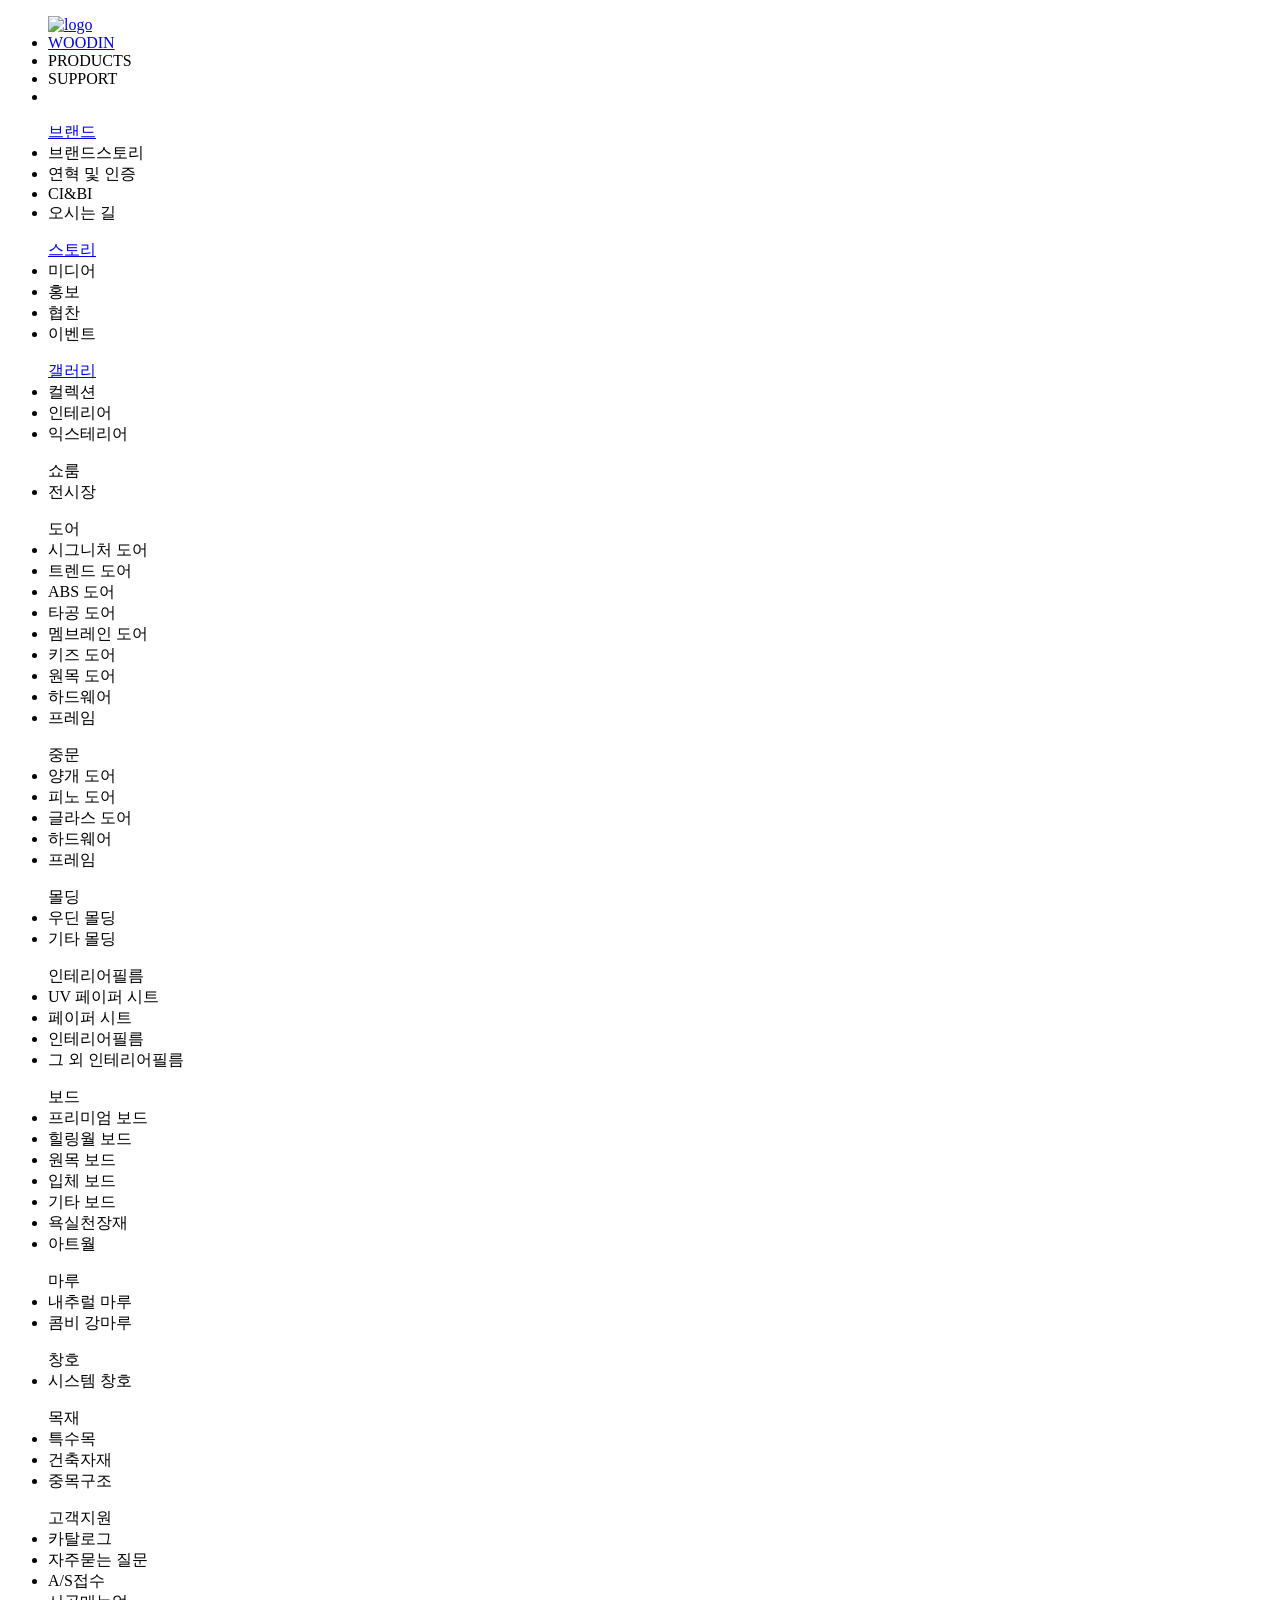
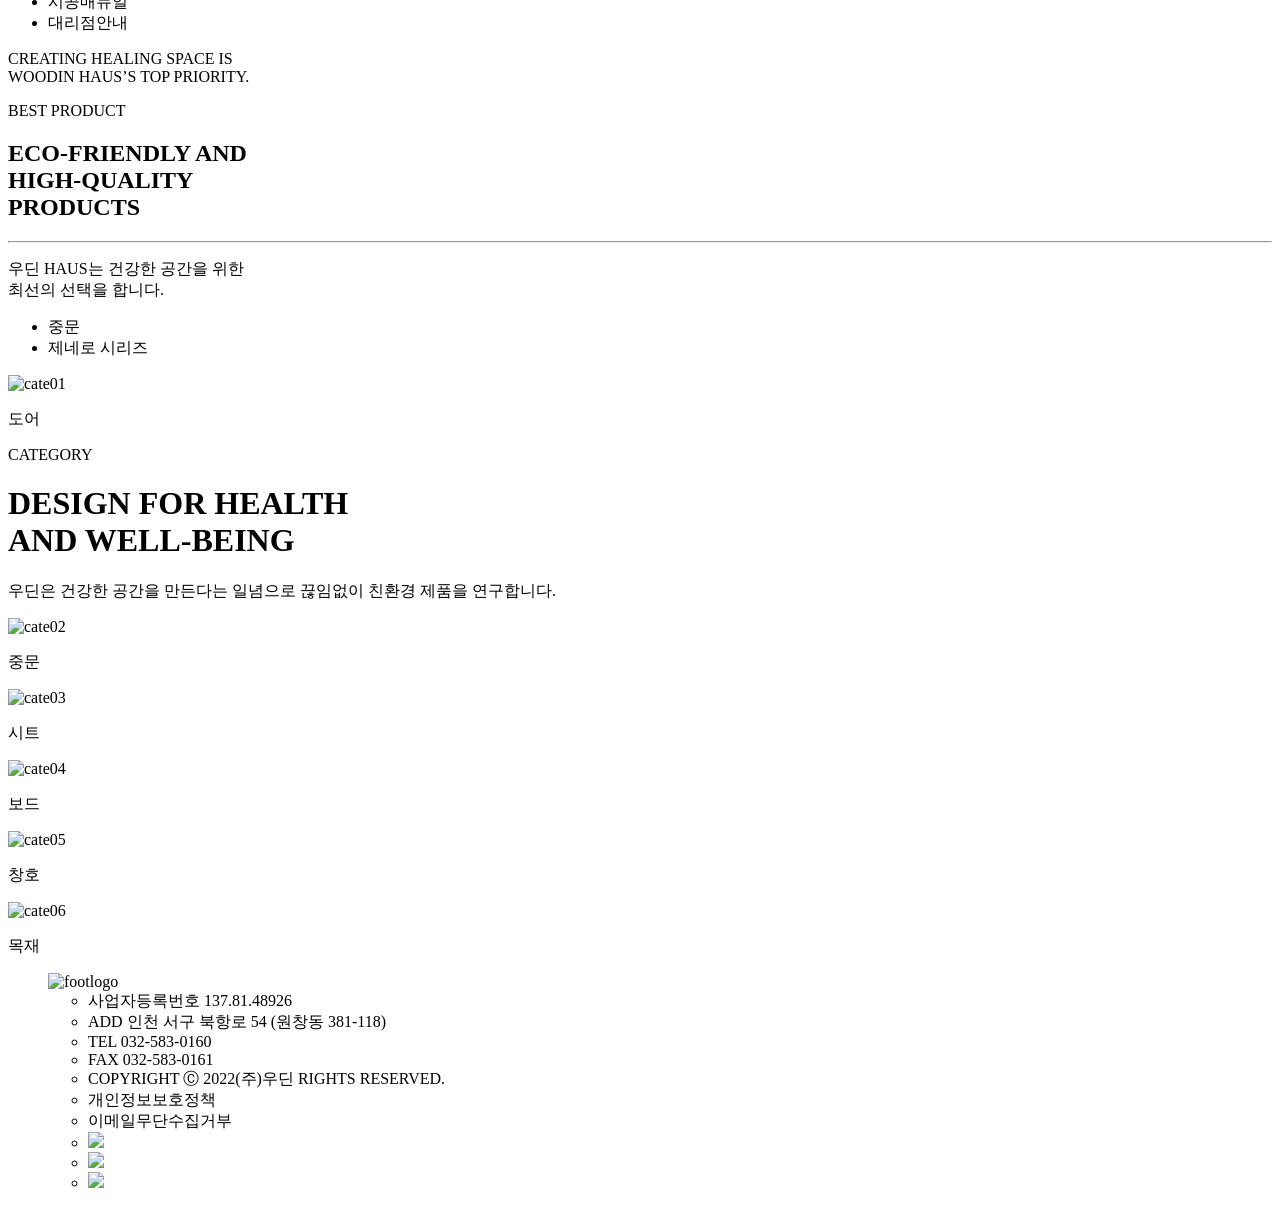
==== index.html @ 8b0f00f4 "Add files via upload" ====
<!DOCTYPE html>
<html lang="en">
<head>
    <meta charset="UTF-8">
    <meta name="viewport" content="width=device-width, initial-scale=1.0">
    <title>Document</title>
    <link rel="stylesheet" href="./css/reset.css"/>
    <link rel="stylesheet" href="./css/common.css"/>
    <link rel="stylesheet" href="./css/index.css"/>
    <link rel="preconnect" href="https://fonts.googleapis.com">
    <link rel="preconnect" href="https://fonts.gstatic.com" crossorigin>
    <link href="https://fonts.googleapis.com/css2?family=Arimo:ital,wght@0,400..700;1,400..700&family=East+Sea+Dokdo&family=Elms+Sans:ital,wght@0,100..900;1,100..900&family=Gasoek+One&family=Gugi&family=Lexend:wght@100..900&family=Nanum+Brush+Script&family=Noto+Sans+KR:wght@100..900&family=Yeon+Sung&display=swap" rel="stylesheet">
</head>
<body>
    <header>
        <nav>
            <ul class="gnb">
                <div class="logo"><a href="./index.html"><img src="./img/logo.png" alt="logo"/></a></div>
                <li id="woodin">
                    <a href="./brand.html">WOODIN</a>
                </li>
                <li id="products">
                    <a>PRODUCTS</a>
                </li>
                <li id="support">
                    <a>SUPPORT</a>
                </li>
                <li>
                </li>
            </ul>
        </nav>
    </header>
    <div class="snbBox woodin">
        <ul class="snb brand">
            <a href="./brand.html">브랜드</a>
            <li><a>브랜드스토리</a></li>
            <li><a>연혁 및 인증</a></li>
            <li><a>CI&BI</a></li>
            <li><a>오시는 길</a></li>
        </ul>
        <ul class="snb">
            <a href="./story.html">스토리</a>
            <li><a>미디어</a></li>
            <li><a>홍보</a></li>
            <li><a>협찬</a></li>
            <li><a>이벤트</a></li>
        </ul>
        <ul class="snb">
            <a href="./gallery.html">갤러리</a>
            <li><a>컬렉션</a></li>
            <li><a>인테리어</a></li>
            <li><a>익스테리어</a></li>
        </ul>
        <ul class="snb">
            <a>쇼룸</a>
            <li><a>전시장</a></li>
        </ul>
    </div>
    <div class="snbBox products">
        <ul class="snb door">
            <a>도어</a>
            <li><a>시그니처 도어</a></li>
            <li><a>트렌드 도어</a></li>
            <li><a>ABS 도어</a></li>
            <li><a>타공 도어</a></li>
            <li><a>멤브레인 도어</a></li>
            <li><a>키즈 도어</a></li>
            <li><a>원목 도어</a></li>
            <li><a>하드웨어</a></li>
            <li><a>프레임</a></li>
        </ul>
        <ul class="snb">
            <a>중문</a>
            <li><a>양개 도어</a></li>
            <li><a>피노 도어</a></li>
            <li><a>글라스 도어</a></li>
            <li><a>하드웨어</a></li>
            <li><a>프레임</a></li>
        </ul>
        <ul class="snb">
            <a>몰딩</a>
            <li><a>우딘 몰딩</a></li>
            <li><a>기타 몰딩</a></li>
        </ul>
        <ul class="snb">
            <a>인테리어필름</a>
            <li><a>UV 페이퍼 시트</a></li>
            <li><a>페이퍼 시트</a></li>
            <li><a>인테리어필름</a></li>
            <li><a>그 외 인테리어필름</a></li>
        </ul>
        <ul class="snb">
            <a>보드</a>
            <li><a>프리미엄 보드</a></li>
            <li><a>힐링월 보드</a></li>
            <li><a>원목 보드</a></li>
            <li><a>입체 보드</a></li>
            <li><a>기타 보드</a></li>
            <li><a>욕실천장재</a></li>
            <li><a>아트월</a></li>
        </ul>
        <ul class="snb">
            <a>마루</a>
            <li><a>내추럴 마루</a></li>
            <li><a>콤비 강마루</a></li>
        </ul>
        <ul class="snb">
            <a>창호</a>
            <li><a>시스템 창호</a></li>
        </ul>
        <ul class="snb">
            <a>목재</a>
            <li><a>특수목</a></li>
            <li><a>건축자재</a></li>
            <li><a>중목구조</a></li>
        </ul>
    </div>
    <div class="snbBox support">
        <ul class="snb sup">
            <a>고객지원</a>
            <li><a>카탈로그</a></li>
            <li><a>자주묻는 질문</a></li>
            <li><a>A/S접수</a></li>
            <li><a>시공매뉴얼</a></li>
            <li><a>대리점안내</a></li>
        </ul>
    </div>
    <div class="home">
        <div class="homeimg">
            <p>CREATING HEALING SPACE IS<br>
            WOODIN HAUS’S TOP PRIORITY.</p>
        </div>
    </div>
    <div class="home2">
        <div class="home2text">
            <p>BEST PRODUCT</p>
            <h2>ECO-FRIENDLY AND<br>
                HIGH-QUALITY<br>
                PRODUCTS
            </h2>
            <hr>
            <p>우딘 HAUS는 건강한 공간을 위한<br>
                최선의 선택을 합니다.</p>
        </div>
        <div class="home2img">
            <div>
                <ul>
                    <li>중문</li>
                    <li>제네로 시리즈</li>
                </ul>
            </div>
        </div>
    </div>
    <div class="circle"></div>
    <div class="home3">
        <div class="home3box">
            <div class="home3text">
                <div>
                    <img src="/img/cate01.png" alt="cate01"/>
                    <p>도어</p>
                </div>
                <div>
                    <p>CATEGORY</p>
                    <h1>DESIGN FOR HEALTH<br>
                        AND WELL-BEING</h1>
                    <p>우딘은 건강한 공간을 만든다는 일념으로 끊임없이 친환경 제품을 연구합니다.</p>
                </div>
                <div>
                    <img src="/img/cate02.png" alt="cate02"/>
                    <p>중문</p>
                </div>
            </div>
            <div class="home3img">
                <div>
                    <img src="/img/cate03.png" alt="cate03"/>
                    <p>시트</p>
                </div>
                <div>
                    <img src="/img/cate04.png" alt="cate04"/>
                    <p>보드</p>
                </div>
                <div>
                    <img src="/img/cate05.png" alt="cate05"/>
                    <p>창호</p>
                </div>
                <div>
                    <img src="/img/cate06.png" alt="cate06"/>
                    <p>목재</p>
                </div>
            </div>
        </div>
    </div>
    <footer>
        <nav>
            <ul>
                <div class="footerlogo"><img src="./img/foot_logo.png" alt="footlogo"/></div>
                <div class="footertext">
                    <ul>
                        <li>사업자등록번호 137.81.48926</li>
                        <li>ADD 인천 서구 북항로 54 (원창동 381-118)</li>
                    </ul>
                    <ul>
                        <li>TEL 032-583-0160</li>
                        <li>FAX 032-583-0161</li>
                    </ul>
                    <ul>
                        <li>COPYRIGHT Ⓒ 2022(주)우딘 RIGHTS RESERVED.</li>
                    </ul>
                </div>
                <div class="footertext2">
                    <ul>
                        <li>개인정보보호정책</li>
                        <li>이메일무단수집거부</li>
                    </ul>
                    <ul>
                        <li>
                            <img src="./img/foot_sns1.png"/>
                        </li>
                        <li>
                            <img src="./img/foot_sns2.png"/>
                        </li>
                        <li>
                            <img src="./img/foot_sns3.png"/>
                        </li>
                    </ul>
                </div>
            </ul>
        </nav>
    </footer>
    <script src="./js/common.js"></script>
</body>
</html>
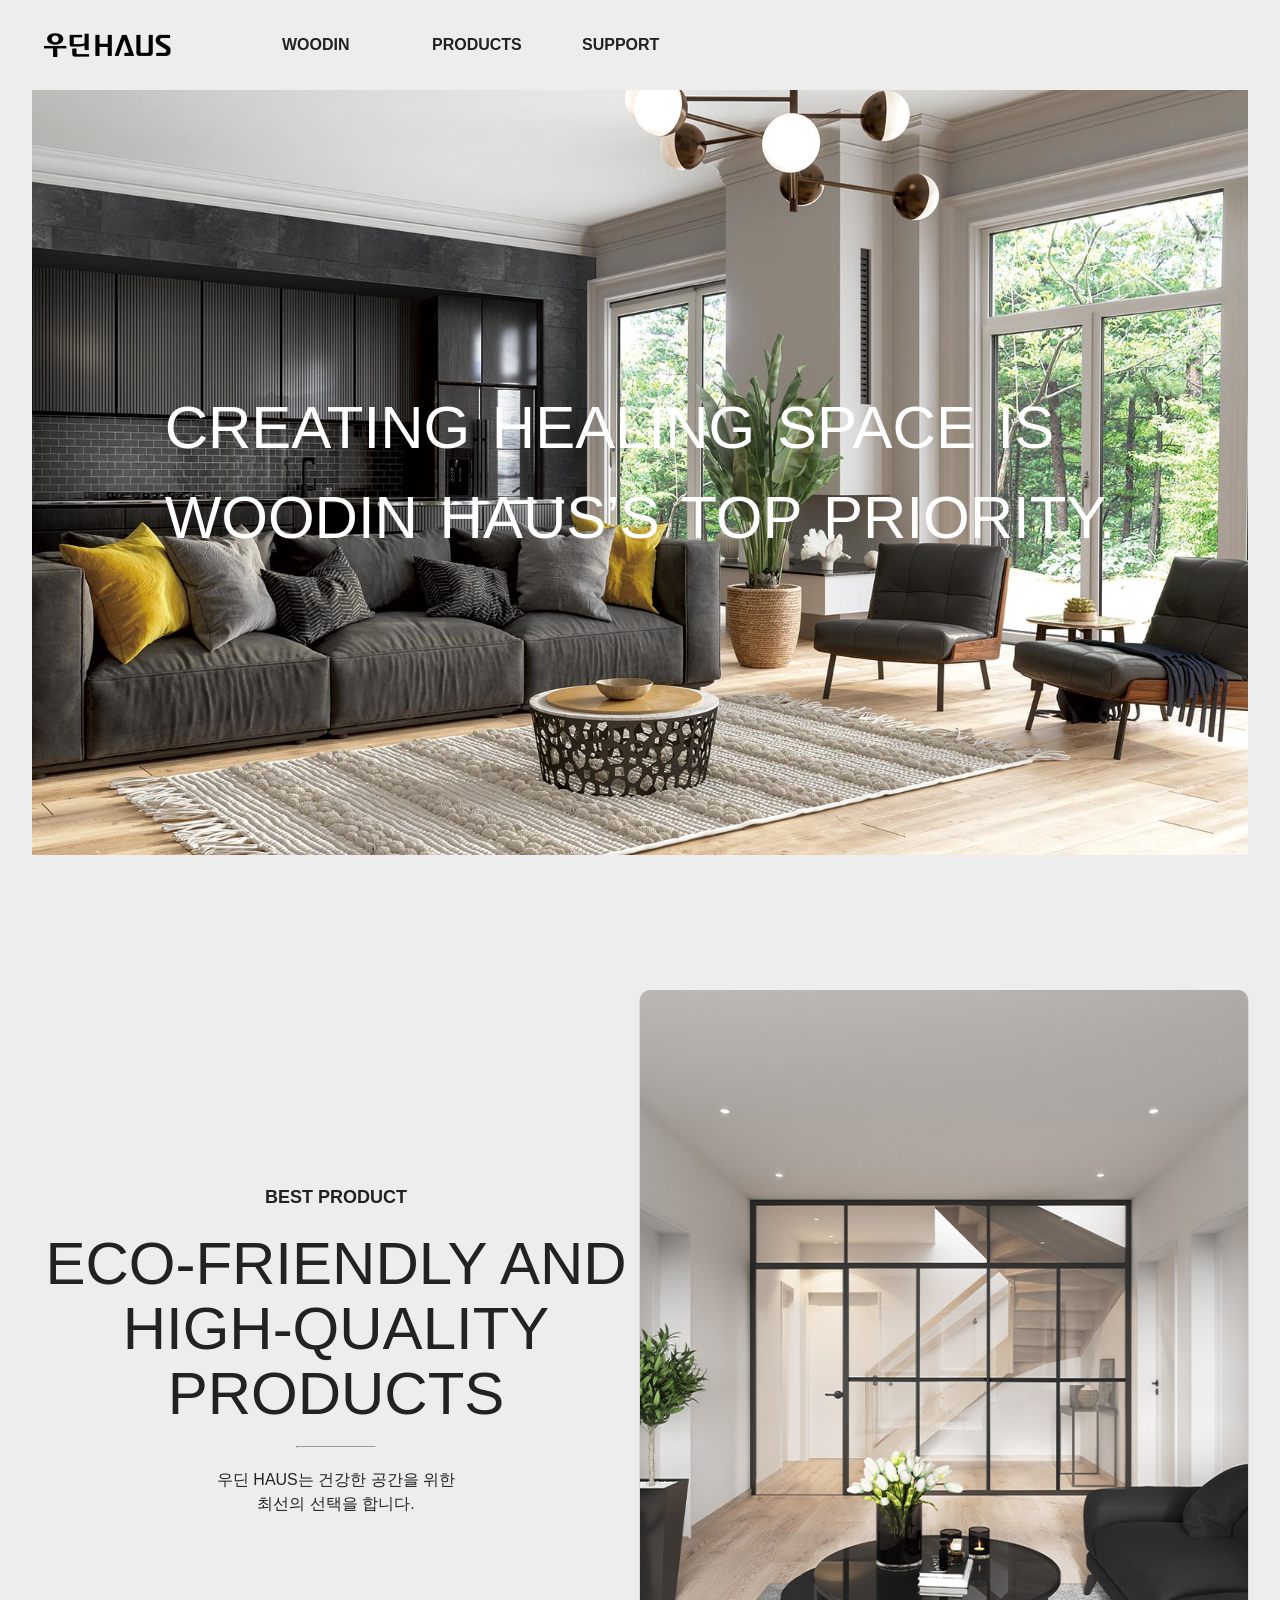
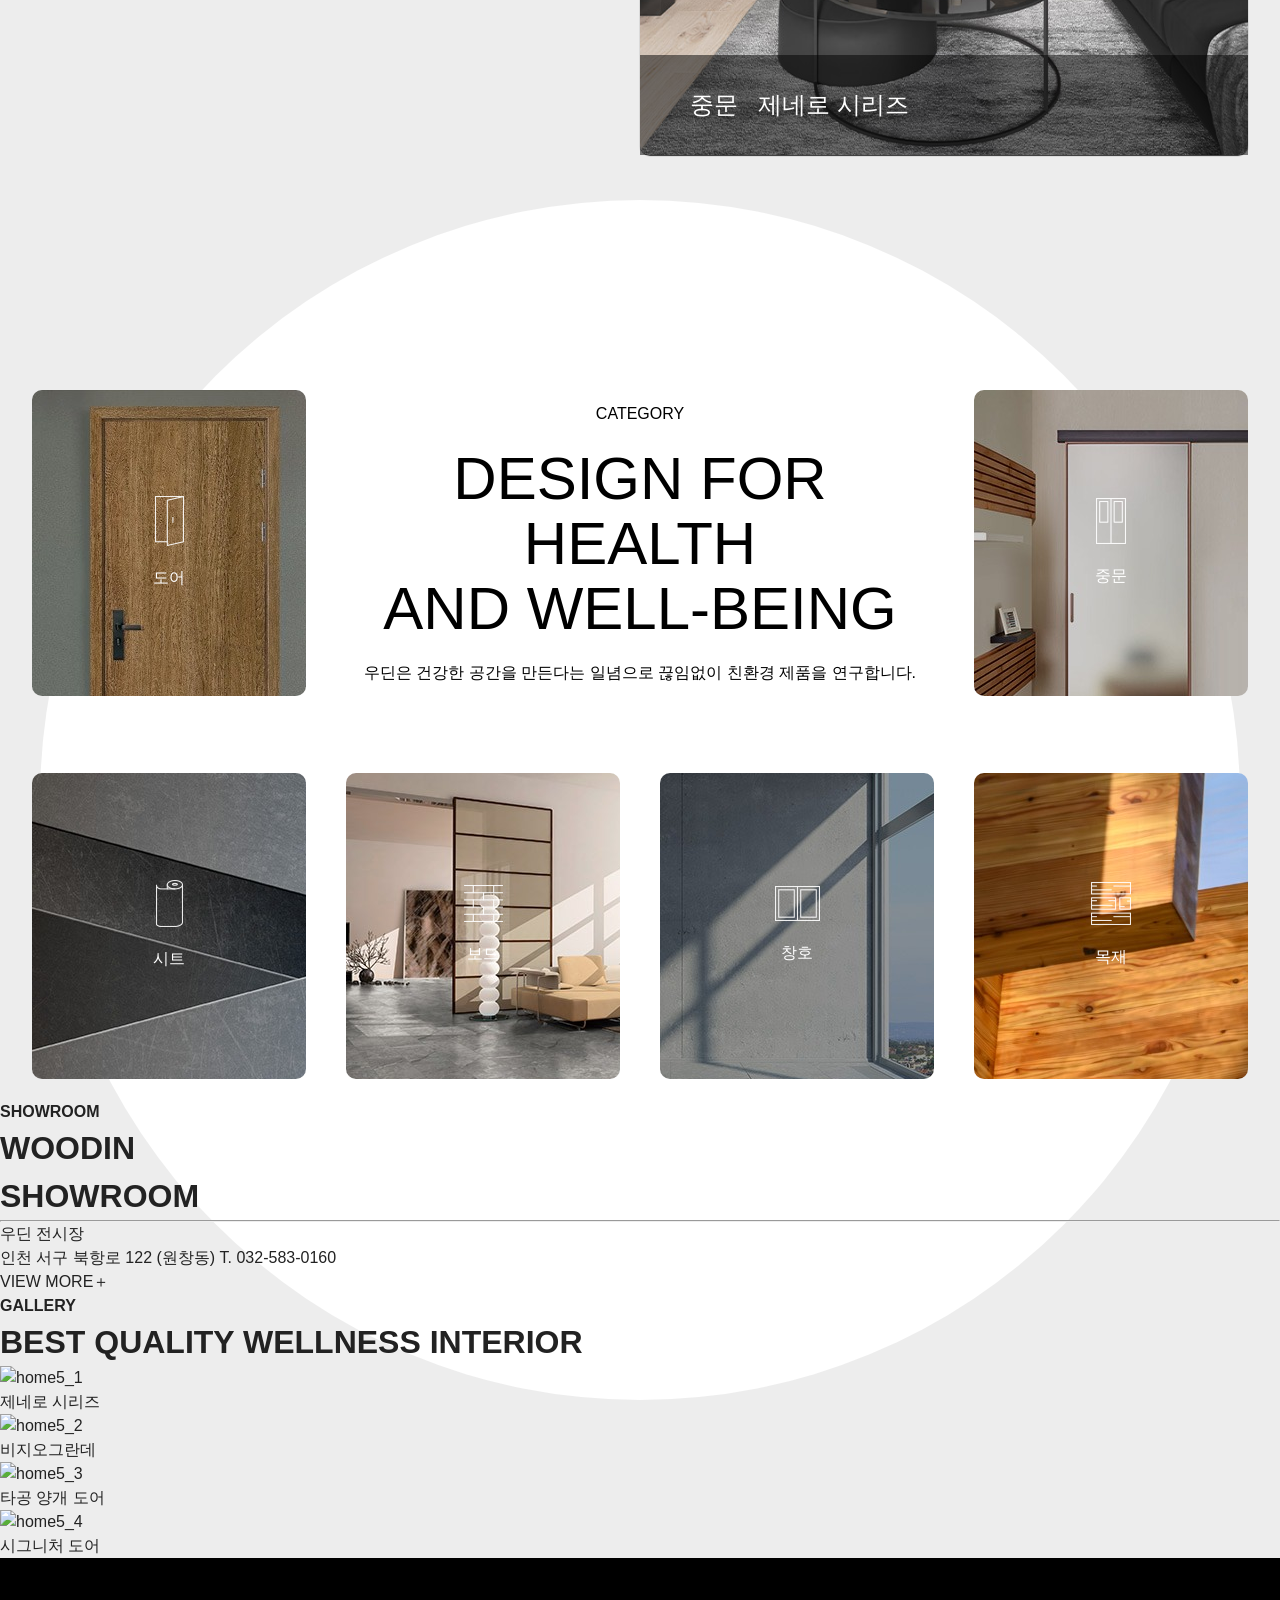
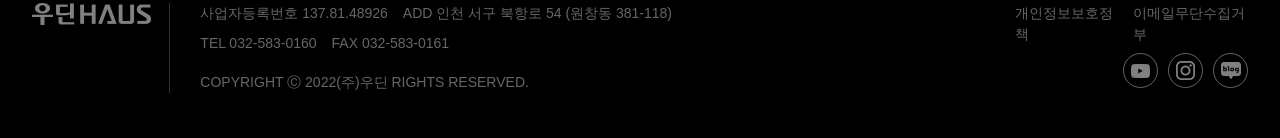
==== commit 753b2fbd: "Add files via upload" ====
--- a/index.html
+++ b/index.html
@@ -155,7 +155,7 @@
     <div class="home3">
         <div class="home3box">
             <div class="home3text">
-                <div>
+                <div style="background-image: url(./img/cateimg01.jpg);">
                     <img src="/img/cate01.png" alt="cate01"/>
                     <p>도어</p>
                 </div>
@@ -165,31 +165,69 @@
                         AND WELL-BEING</h1>
                     <p>우딘은 건강한 공간을 만든다는 일념으로 끊임없이 친환경 제품을 연구합니다.</p>
                 </div>
-                <div>
+                <div style="background-image: url(./img/cateimg02.jpg);">
                     <img src="/img/cate02.png" alt="cate02"/>
                     <p>중문</p>
                 </div>
             </div>
             <div class="home3img">
-                <div>
+                <div style="background-image: url(./img/cateimg03.jpg);">
                     <img src="/img/cate03.png" alt="cate03"/>
                     <p>시트</p>
                 </div>
-                <div>
+                <div style="background-image: url(./img/cateimg04.jpg);">
                     <img src="/img/cate04.png" alt="cate04"/>
                     <p>보드</p>
                 </div>
-                <div>
+                <div style="background-image: url(./img/cateimg05.jpg);">
                     <img src="/img/cate05.png" alt="cate05"/>
                     <p>창호</p>
                 </div>
-                <div>
+                <div style="background-image: url(./img/cateimg06.jpg);">
                     <img src="/img/cate06.png" alt="cate06"/>
                     <p>목재</p>
                 </div>
             </div>
         </div>
     </div>
+    <div class="home4">
+        <div class="home4box">
+            <h4>SHOWROOM</h4>
+            <h1>WOODIN<br>
+                SHOWROOM
+            </h1>
+            <hr>
+            <p>우딘 전시장<br>
+                인천 서구 북항로 122 (원창동) T. 032-583-0160</p>
+            <p>VIEW MORE＋</p>
+        </div>
+        <div class="home4box2"></div>
+    </div>
+    <div class="home5">
+        <div class="home5box">
+            <h4>GALLERY</h4>
+            <h1>BEST QUALITY WELLNESS INTERIOR</h1>
+            <div class="home5gal">
+                <div class="home5img">
+                    <img src="./img/home5img1.jpg" alt="home5_1"/>
+                    <p>제네로 시리즈</p>
+                </div>
+                <div class="home5img">
+                    <img src="./img/home5img2.jpg" alt="home5_2"/>
+                    <p>비지오그란데</p>
+                </div>
+                <div class="home5img">
+                    <img src="./img/home5img3.jpg" alt="home5_3"/>
+                    <p>타공 양개 도어</p>
+                </div>
+                <div class="home5img">
+                    <img src="./img/home5img4.jpg" alt="home5_4"/>
+                    <p>시그니처 도어</p>
+                </div>
+            </div>
+        </div>
+    </div>
+    <div class="cur"></div>
     <footer>
         <nav>
             <ul>
@@ -228,5 +266,6 @@
         </nav>
     </footer>
     <script src="./js/common.js"></script>
+    <script src="./js/index.js"></script>
 </body>
 </html>
--- a/css/common.css
+++ b/css/common.css
@@ -0,0 +1,162 @@
+body{
+    background-color: #ededed;
+}
+header{
+    width: 100%;
+    height: 90px;
+    background-color: none;
+    z-index: 10;
+    position: fixed;
+    transition: all 0.4s;
+    transition-delay: 0.1s;
+}
+nav{
+    width: 95%;
+    height: 100%;
+    display: flex;
+    justify-content: center;
+    align-items: center;
+    margin: 0 auto;
+}
+a{
+    cursor: pointer;
+}
+.gnb{
+    display: flex;
+    width: 100%;
+    height: 90px;
+    text-align: left;
+    line-height: 90px;
+}
+.logo{
+    width: 150px;
+    height: 100%;
+    display: flex;
+    justify-content: center;
+    align-items: center;
+    margin-right: 100px;
+}
+.gnb > li{
+    width: 150px;
+    height: 90px;
+}
+.gnb > li:hover{
+    color: green;
+}
+.gnb > li > a{
+    font-weight: 600;
+}
+.snbBox{
+    width: 95%;
+    height: 500px;
+    background-color: #ededed;
+    display: none;
+    justify-content: left;
+    align-items: baseline;
+    margin-top: 90px;
+    font-size: 18px;
+    box-shadow: 2px 2px 5px rgba(0,0,0,0.1);
+    z-index: 9;
+    position: fixed;
+    left: 50%;
+    transform: translateX(-50%);
+}
+.snbBox.woodin.on{
+    display: flex;
+}
+.snbBox.products.on{
+    display: flex;
+}
+.snbBox.support.on{
+    display: flex;
+}
+.snb{
+    width: 150px;
+    height: 100%;
+    padding-top: 20px;
+}
+.snb > li{
+    margin: 20px 0;
+}
+.snb > a{
+    font-weight: bold;
+}
+.brand{
+    margin-left: 250px;
+}
+.door{
+    margin-left: 100px;
+}
+.sup{
+    margin-left: 550px;
+}
+div > ul > li > a{
+    cursor: pointer;
+}
+div > ul > li > a:hover{
+    border-bottom: 1px solid black;
+}
+footer{
+    width: 100%;
+    height: 180px;
+    background-color: black;
+    color: #666;
+    display: flex;
+    justify-content: center;
+    align-items: center;
+}
+footer > nav{
+    width: 95%;
+    height: 50%;
+    margin: 0 auto;
+}
+footer > nav > ul{
+    width: 100%;
+    height: 100%;
+    display: flex;
+    gap: 30px;
+}
+.footerlogo{
+    align-self: baseline;
+    width: 150px;
+    height: 100%;
+    border-right: 1px solid #333;
+}
+.footertext{
+    width: 70%;
+    height: 100%;
+    font-size: 14px;
+    gap: 20px;
+}
+.footertext ul{
+    display: flex;
+    height: calc(100%/3);
+    gap: 15px;
+}
+.footertext ul:nth-child(3){
+    align-items: flex-end;
+}
+.footertext2{
+    font-size: 14px;
+}
+.footertext2 ul{
+    display: flex;
+    gap: 15px;
+    height: 50%;
+}
+.footertext2 ul:nth-child(2){
+    display: flex;
+    justify-content: right;
+    align-items: center;
+    gap: 10px;
+}
+.footertext2 ul:nth-child(2) li{
+    width: 35px;
+    height: 35px;
+    border: 1px solid #666;
+    border-radius: 50%;
+    display: flex;
+    justify-content: center;
+    align-items: center;
+    cursor: pointer;
+}
--- a/css/index.css
+++ b/css/index.css
@@ -0,0 +1,174 @@
+.home{
+    width: 100%;
+    height: 100vh;
+    display: flex;
+    justify-content: center;
+    align-items: baseline;
+    color: white;
+    background-color: #ededed;
+}
+.homeimg{
+    display: flex;
+    justify-content: center;
+    align-items: center;
+    width: 95%;
+    height: 85%;
+    background-image: url(./img/bg1.jpg);
+    background-position: center;
+    background-repeat: no-repeat;
+    background-size: cover;
+    margin-top: 90px;
+}
+.homeimg p{
+    position: absolute;
+    font-size: 60px;
+    font-weight: lighter;
+    font-family: "Elms Sans", sans-serif;
+    font-optical-sizing: auto;
+    font-weight: thin 100;
+    font-style: normal;
+    word-spacing: 5px;
+}
+.home2{
+    width: 95%;
+    height: 100vh;
+    display: flex;
+    justify-content: center;
+    align-items: center;
+    background-color: #ededed;
+    margin: 0 auto;
+}
+.home2text{
+    width: 50%;
+    height: 85%;
+    display: flex;
+    justify-content: center;
+    align-items: center;
+    flex-direction: column;
+    gap: 20px;
+    text-align: center;
+}
+.home2text p:first-child{
+    font-weight: 600;
+    font-family: "Elms Sans", sans-serif;
+    font-size: 18px;
+}
+.home2text h2{
+    font-size: 60px;
+    font-family: "Elms Sans", sans-serif;
+    font-weight: lighter;
+    line-height: 65px;
+}
+.home2text hr{
+    width: 80px;
+    height: 2px;
+    color: black;
+}
+.home2text p:nth-child(2){
+    font-weight: lighter;
+}
+.home2img{
+    width: 50%;
+    height: 85%;
+    display: flex;
+    justify-content: center;
+    justify-self: right;
+    align-self: baseline;
+    background-image: url(./img/product.jpg);
+    background-repeat: no-repeat;
+    background-position: center;
+    background-size: cover;
+    margin-top: 90px;
+    border-radius: 10px;
+    box-shadow: 0 1px 1px rgba(0,0,0,0.8);
+}
+.home2img div{
+    display: flex;
+    justify-self: center;
+    align-self: flex-end;
+    width: 100%;
+    height: 100px;
+    font-size: 24px;
+    font-weight: lighter;
+    background-color: rgba(0,0,0,0.5);
+    color: white;
+    padding: 50px;
+}
+.home2img div ul{
+    display: flex;
+    height: 100%;
+    align-items: center;
+    gap: 20px;
+}
+.home3{
+    width: 95%;
+    height: 100vh;
+    display: flex;
+    justify-content: center;
+    align-items: baseline;
+    margin: 0 auto;
+    flex-wrap: wrap;
+}
+.circle{
+    width: 1200px;
+    height: 1200px;
+    background-color: white;
+    border-radius: 100%;
+    z-index: -1;
+    position: absolute;
+    left: 50%;
+    transform: translateX(-50%);
+}
+.home3box{
+    width: 100%;
+    height: 85%;
+    display: flex;
+    flex-direction: column;
+    margin-top: 190px;
+}
+.home3text{
+    width: 100%;
+    height: 50%;
+    text-align: center;
+    display: grid;
+    justify-content: space-between;
+    gap: 40px;
+    grid-template-columns: repeat(4, 1fr);
+}
+.home3text div, .home3img div{
+    height: 80%;
+    color: white;
+    border-radius: 10px;
+    background-color: slategrey;
+    display: flex;
+    justify-content: center;
+    align-items: center;
+    flex-direction: column;
+    gap: 20px;
+    overflow: hidden;
+    transition: all 0.5s;
+}
+.home3text div:nth-child(2){
+    color: black;
+    grid-column: span 2;
+    background-color: transparent;
+    gap: 20px;
+}
+.home3text div h1{
+    font-size: 60px;
+    font-weight: lighter;
+    font-family: "Elms Sans", sans-serif;
+    line-height: 65px;
+}
+
+.home3img{
+    width: 100%;
+    height: 50%;
+    text-align: center;
+    display: flex;
+    justify-content: space-between;
+    gap: 40px;
+}
+.home3img div{
+    width: 25%;
+}
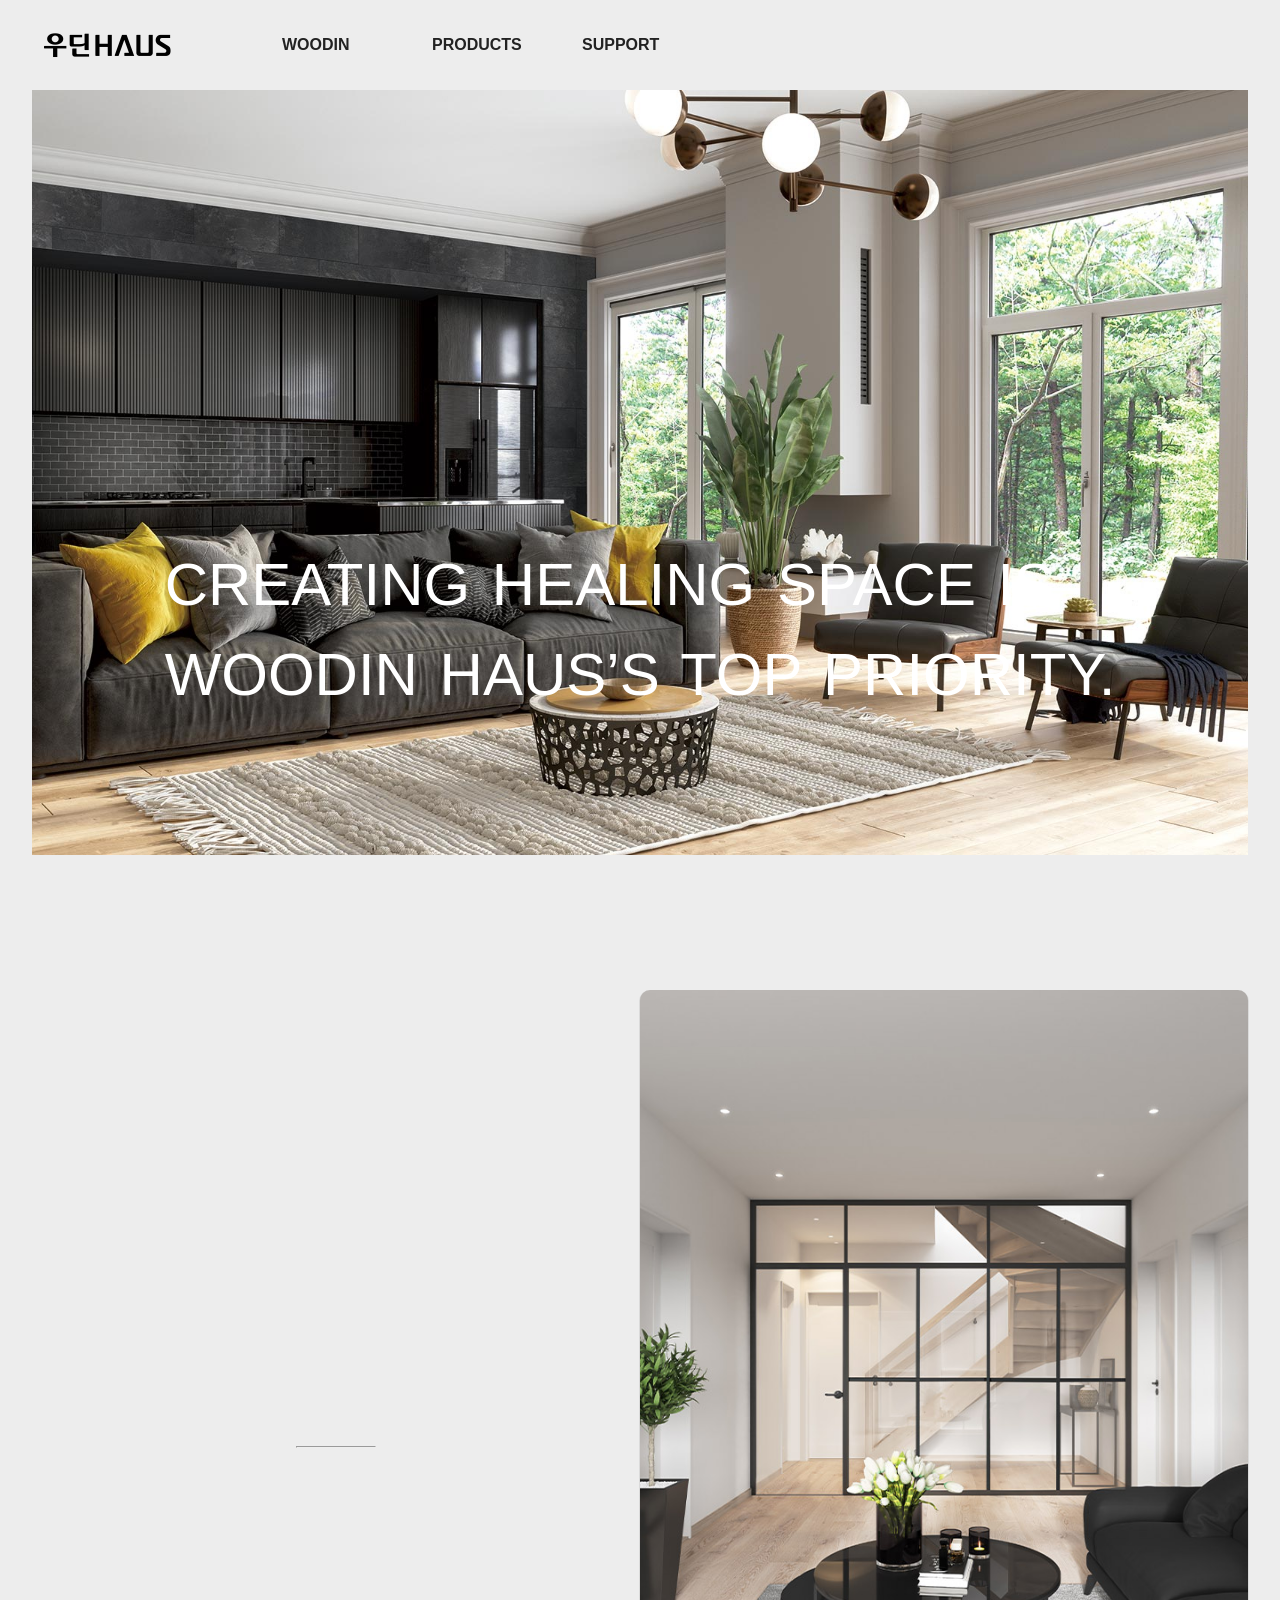
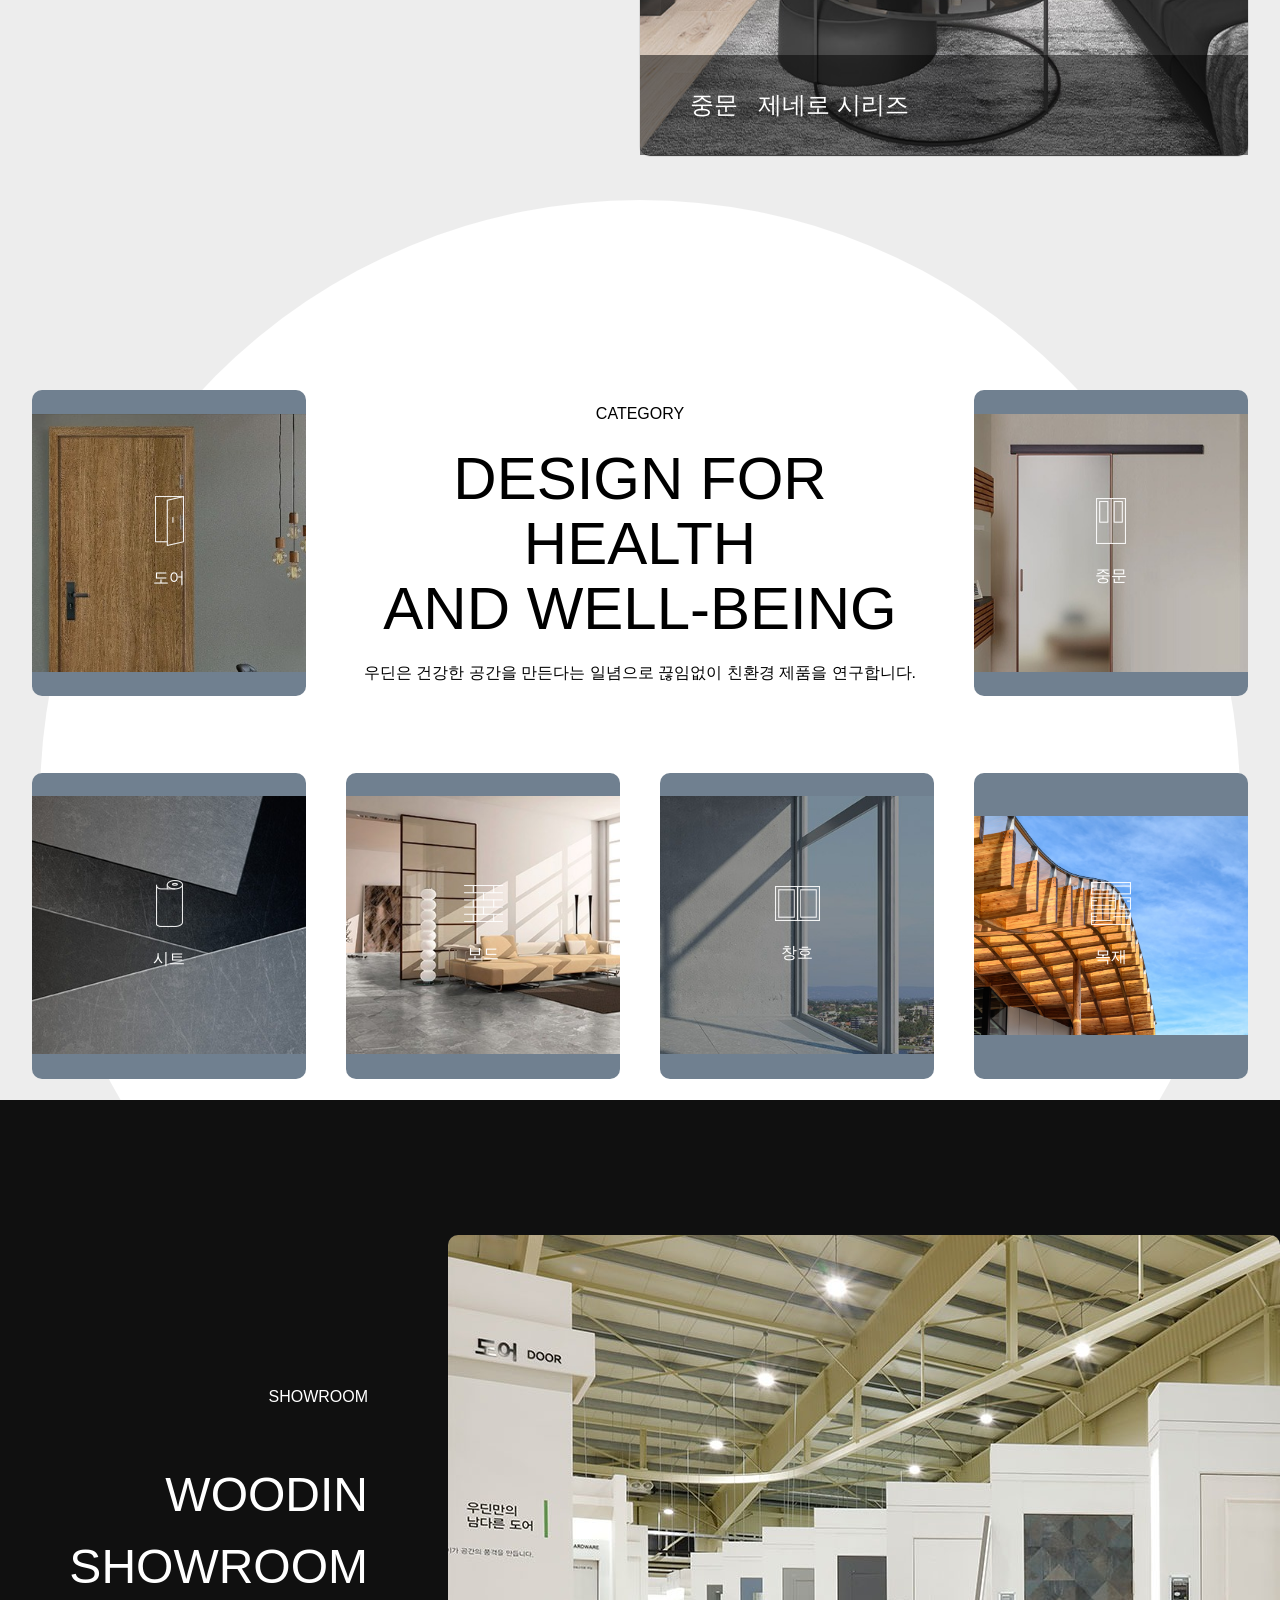
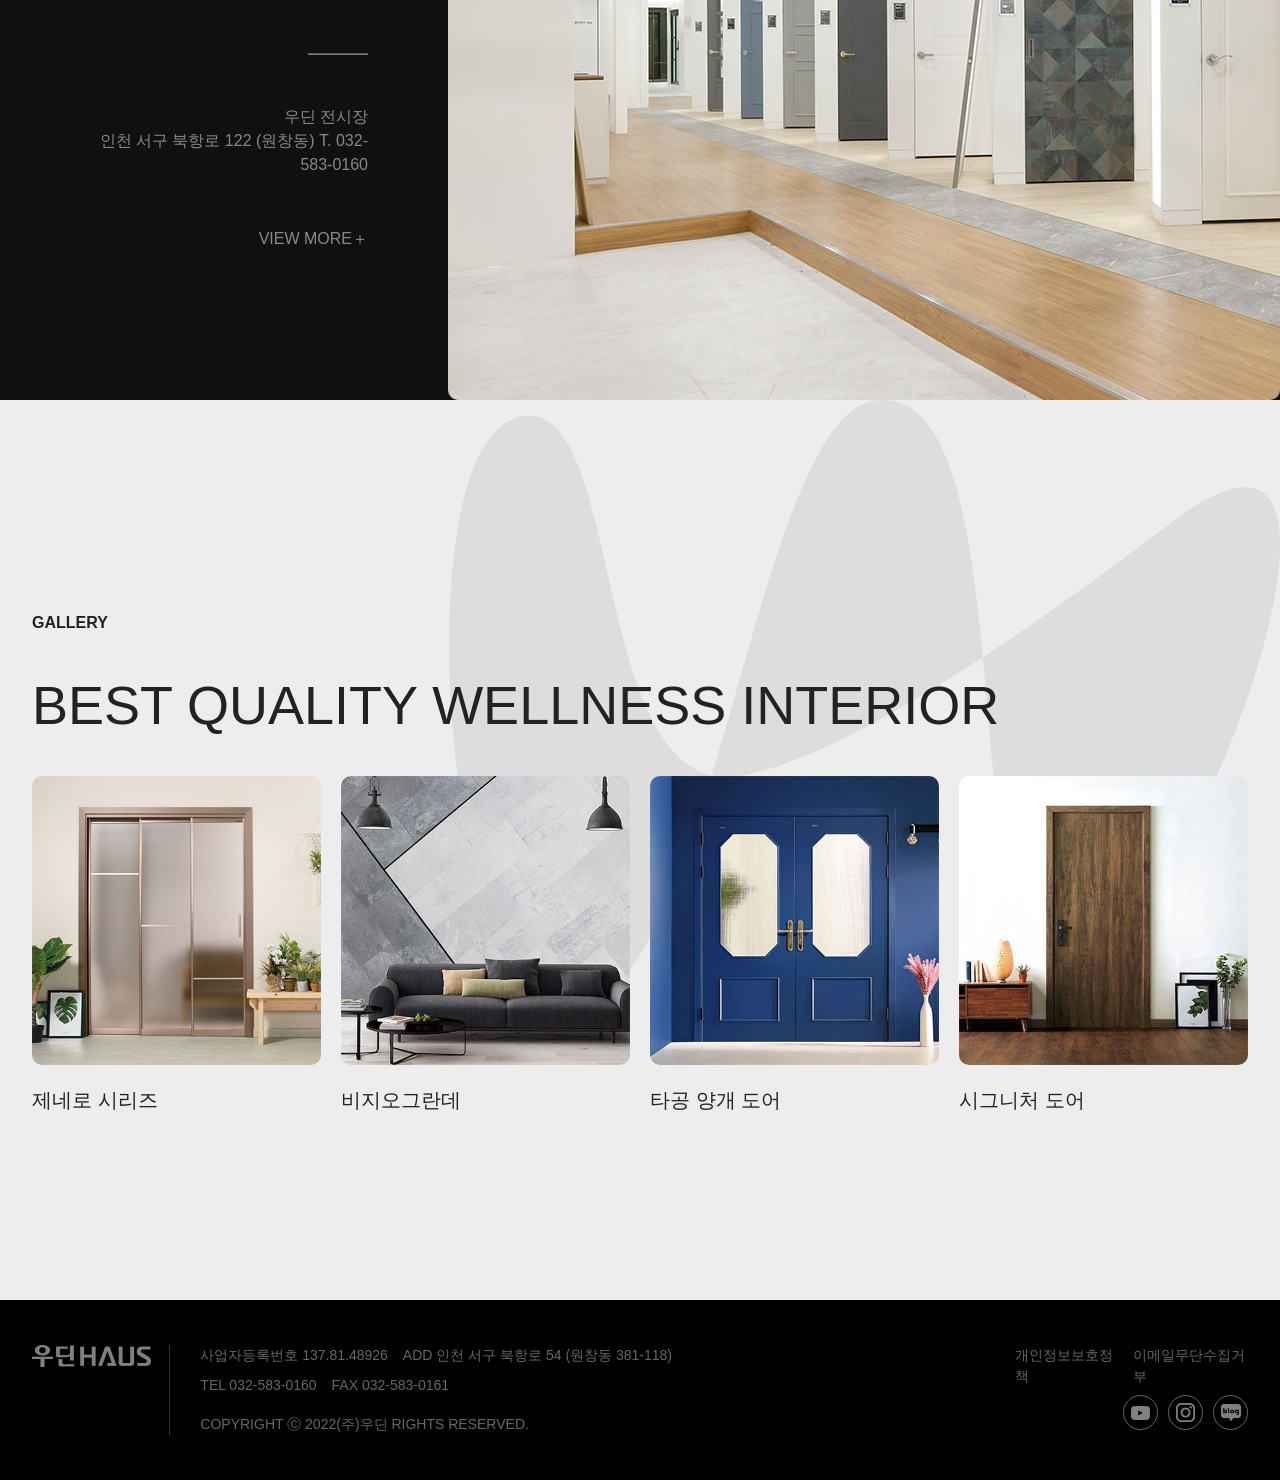
==== commit e0f5fef7: "Add files via upload" ====
--- a/index.html
+++ b/index.html
@@ -14,7 +14,7 @@
 <body>
     <header>
         <nav>
-            <ul class="gnb">
+            <ul class="gnb scroll">
                 <div class="logo"><a href="./index.html"><img src="./img/logo.png" alt="logo"/></a></div>
                 <li id="woodin">
                     <a href="./brand.html">WOODIN</a>
@@ -125,15 +125,15 @@
             <li><a>대리점안내</a></li>
         </ul>
     </div>
-    <div class="home">
+    <div class="home scroll">
         <div class="homeimg">
-            <p>CREATING HEALING SPACE IS<br>
+            <p class="scroll">CREATING HEALING SPACE IS<br>
             WOODIN HAUS’S TOP PRIORITY.</p>
         </div>
     </div>
-    <div class="home2">
+    <div class="home2 scroll">
         <div class="home2text">
-            <p>BEST PRODUCT</p>
+            <p class="scroll">BEST PRODUCT</p>
             <h2>ECO-FRIENDLY AND<br>
                 HIGH-QUALITY<br>
                 PRODUCTS
@@ -152,7 +152,7 @@
         </div>
     </div>
     <div class="circle"></div>
-    <div class="home3">
+    <div class="home3 scroll">
         <div class="home3box">
             <div class="home3text">
                 <div style="background-image: url(./img/cateimg01.jpg);">
@@ -190,7 +190,7 @@
             </div>
         </div>
     </div>
-    <div class="home4">
+    <div class="home4 scroll">
         <div class="home4box">
             <h4>SHOWROOM</h4>
             <h1>WOODIN<br>
@@ -203,7 +203,7 @@
         </div>
         <div class="home4box2"></div>
     </div>
-    <div class="home5">
+    <div class="home5 scroll">
         <div class="home5box">
             <h4>GALLERY</h4>
             <h1>BEST QUALITY WELLNESS INTERIOR</h1>
--- a/css/index.css
+++ b/css/index.css
@@ -1,11 +1,17 @@
 .home{
-    width: 100%;
+    width: 0;
     height: 100vh;
     display: flex;
     justify-content: center;
     align-items: baseline;
-    color: white;
+    color: transparent;
     background-color: #ededed;
+    transition: all 1s;
+    margin: 0 auto;
+}
+.home.on{
+    width: 100%;
+    color: white;
 }
 .homeimg{
     display: flex;
@@ -28,6 +34,12 @@
     font-weight: thin 100;
     font-style: normal;
     word-spacing: 5px;
+    top: 60%;
+    animation-delay: 1s;
+    transition: all 1s;
+}
+.homeimg p.on{
+    top:40%;
 }
 .home2{
     width: 95%;
@@ -37,6 +49,11 @@
     align-items: center;
     background-color: #ededed;
     margin: 0 auto;
+    color: transparent;
+    transition: all 1s;
+}
+.home2.on{
+    color: black;
 }
 .home2text{
     width: 50%;
@@ -52,6 +69,13 @@
     font-weight: 600;
     font-family: "Elms Sans", sans-serif;
     font-size: 18px;
+    color: transparent;
+    transform: translateX(100px);
+    transition: all 1s;
+}
+.home2text p.on{
+    color: black;
+    transform: none;
 }
 .home2text h2{
     font-size: 60px;
@@ -147,6 +171,13 @@
     gap: 20px;
     overflow: hidden;
     transition: all 0.5s;
+    background-size: 120%;
+    background-position: center;
+    background-repeat: no-repeat;
+}
+.home3text div:hover{
+    background-size: 125%;
+    cursor: pointer;
 }
 .home3text div:nth-child(2){
     color: black;
@@ -171,4 +202,108 @@
 }
 .home3img div{
     width: 25%;
-}+}
+.home3img div:hover{
+    background-size: 125%;
+    cursor: pointer;
+}
+.home4{
+    width: 100%;
+    height: 100vh;
+    background-color: #101010;
+    color: white;
+    display: flex;
+    align-items: flex-end;
+}
+.home4box{
+    width: 35%;
+    height: 85%;
+    margin-top: 90px;
+    color: white;
+    text-align: right;
+    font-family: "Elms Sans", sans-serif;
+    padding: 80px;
+    display: flex;
+    justify-content: center;
+    align-items: flex-end;
+    flex-direction: column;
+    gap: 50px;
+}
+.home4box h4{
+    font-weight: 500;
+}
+.home4box h1{
+    font-size: 48px;
+    font-weight: 100;
+}
+.home4box hr{
+    width: 60px;
+    height: 0.5px;
+    background-color: #666;
+    opacity: 0.5;
+}
+.home4box p{
+    opacity: 0.5;
+}
+.home4box2{
+    width: 65%;
+    height: 85%;
+    margin-top: 90px;
+    border-radius: 10px;
+    background-image: url("./img/home4.jpg");
+}
+.home5{
+    width: 100%;
+    height: 100vh;
+    background-color: #ededed;
+    display: flex;
+    justify-content: center;
+    background-image: url(./img/home5bg.png);
+    background-repeat: no-repeat;
+    background-position: right top;
+    background-size: auto;
+    font-family: "Elms Sans", sans-serif;
+}
+.home5box{
+    width: 95%;
+    height: 85%;
+    margin-top: 90px;
+    display: flex;
+    justify-content: center;
+    flex-direction: column;
+    text-align: left;
+    gap: 30px;
+}
+.home5box h1{
+    font-size: 54px;
+    font-weight: 100;
+}
+.home5gal{
+    gap: 20px;
+    display: flex;
+}
+.home5img img{
+    border-radius: 10px;
+}
+.home5img img:hover{
+    cursor: pointer;
+}
+.home5img p{
+    font-size: 20px;
+    margin: 20px 0;
+}
+.cur{
+    width: 150px;
+    height: 150px;
+    transform: translate(-50%, -50%);
+    pointer-events: none;
+    background-image: url(./img/imgi_13_slide_drag.png);
+    background-position: center;
+    background-repeat: no-repeat;
+    background-size: auto;
+    position: fixed;
+    z-index: 11;
+    left: 0; top: 0;
+    transition: all 0.1s;
+    display: none;
+}
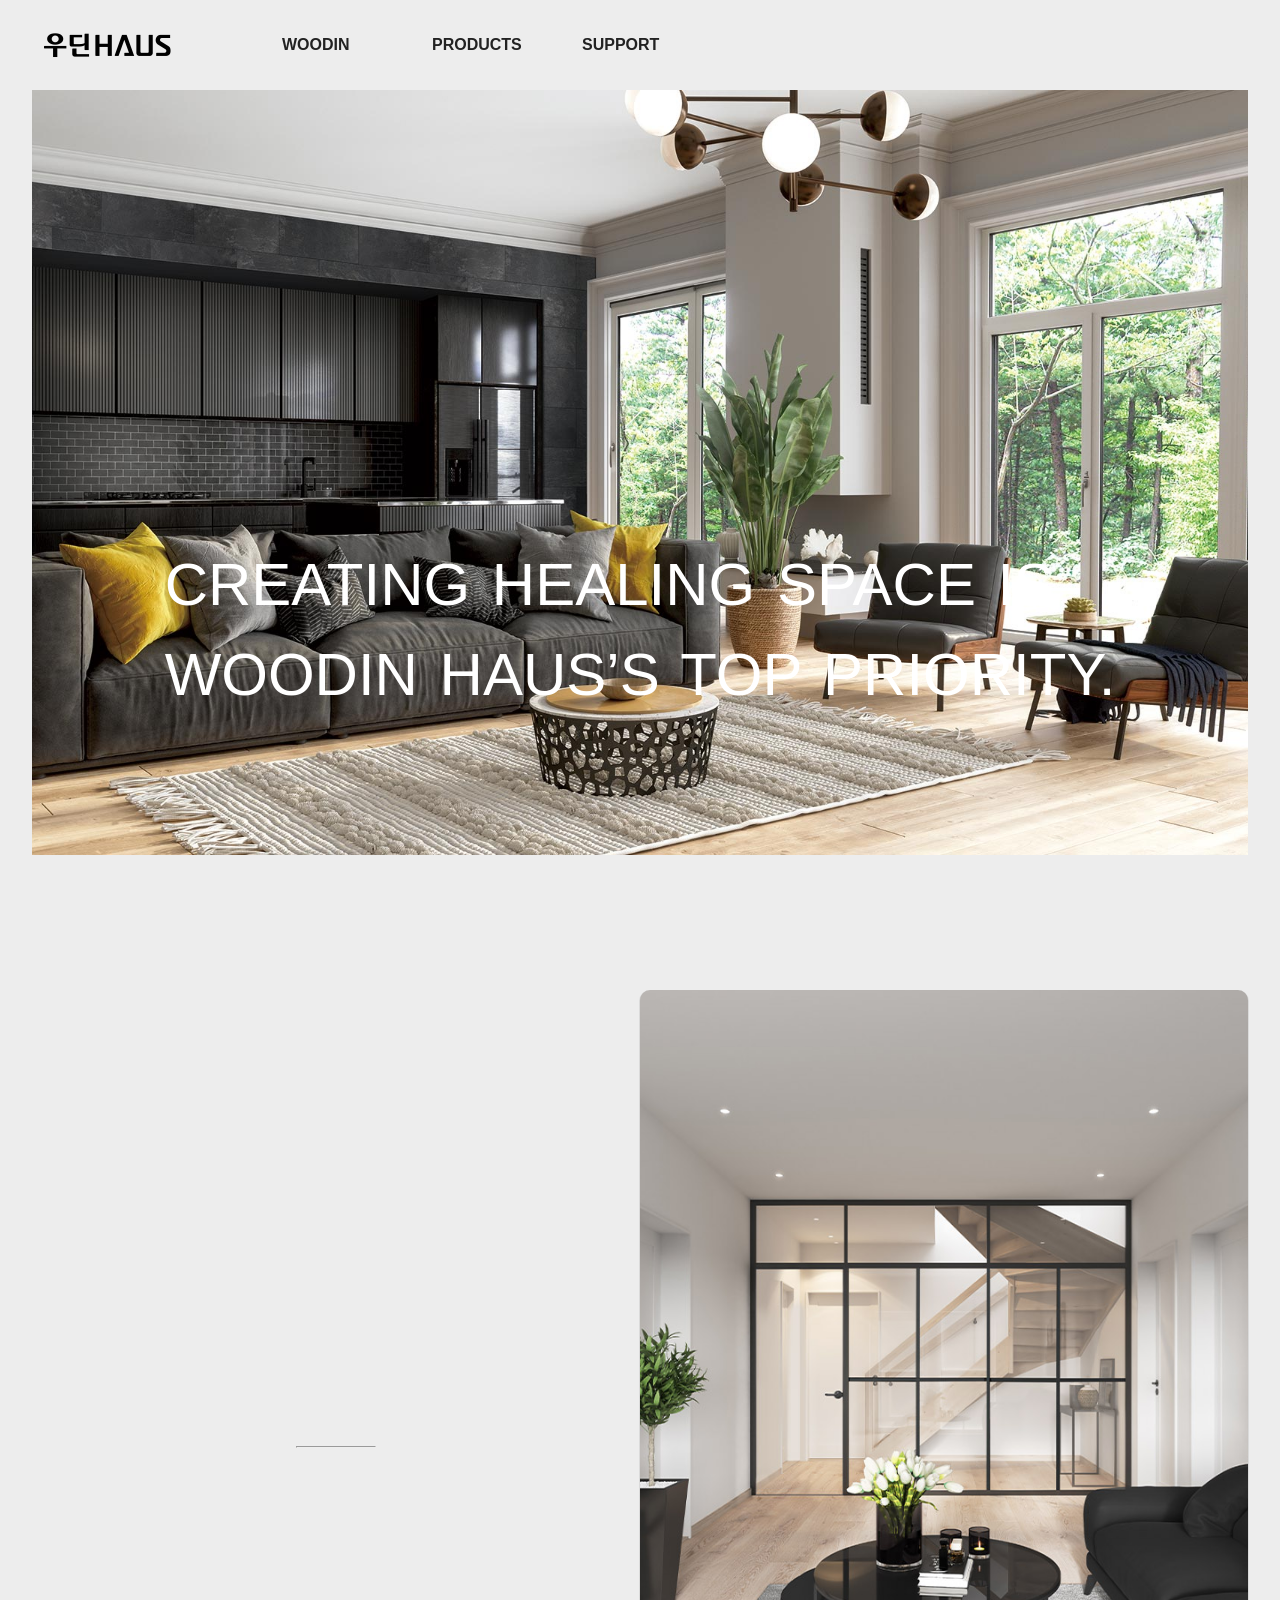
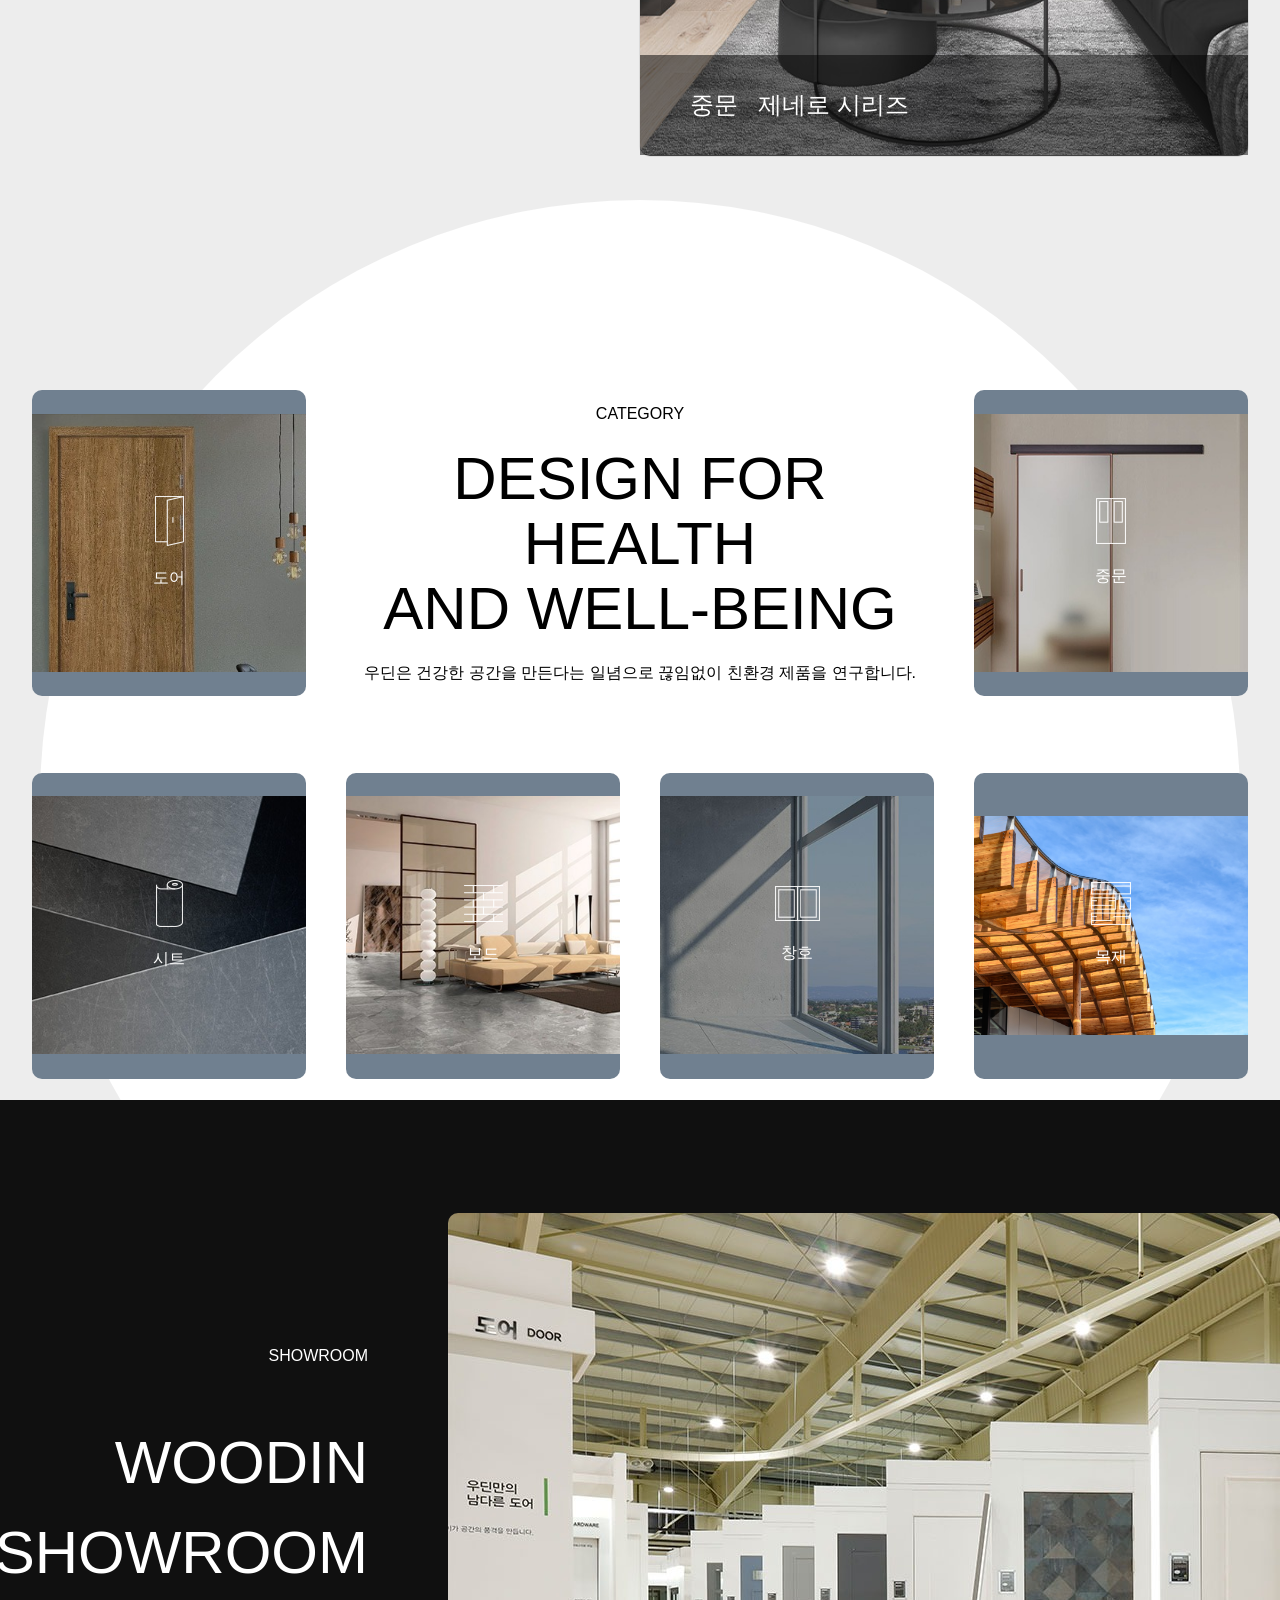
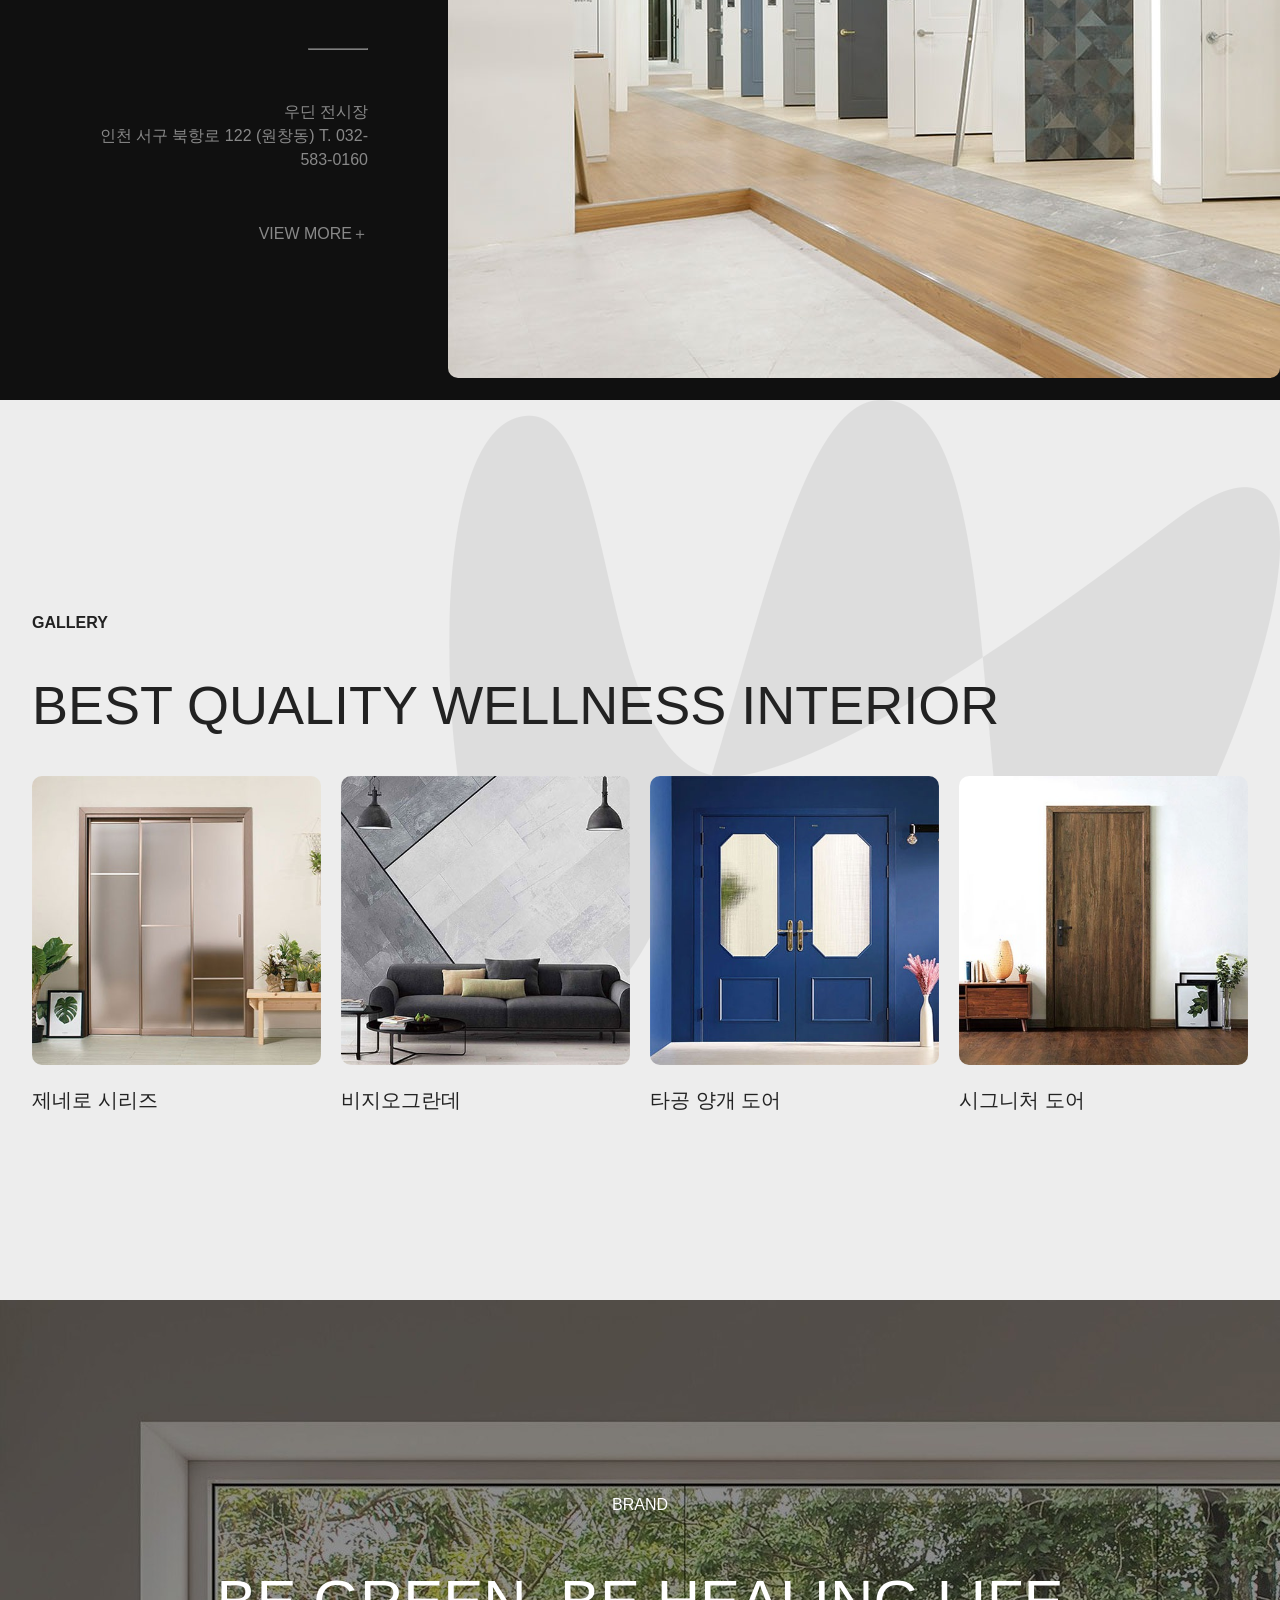
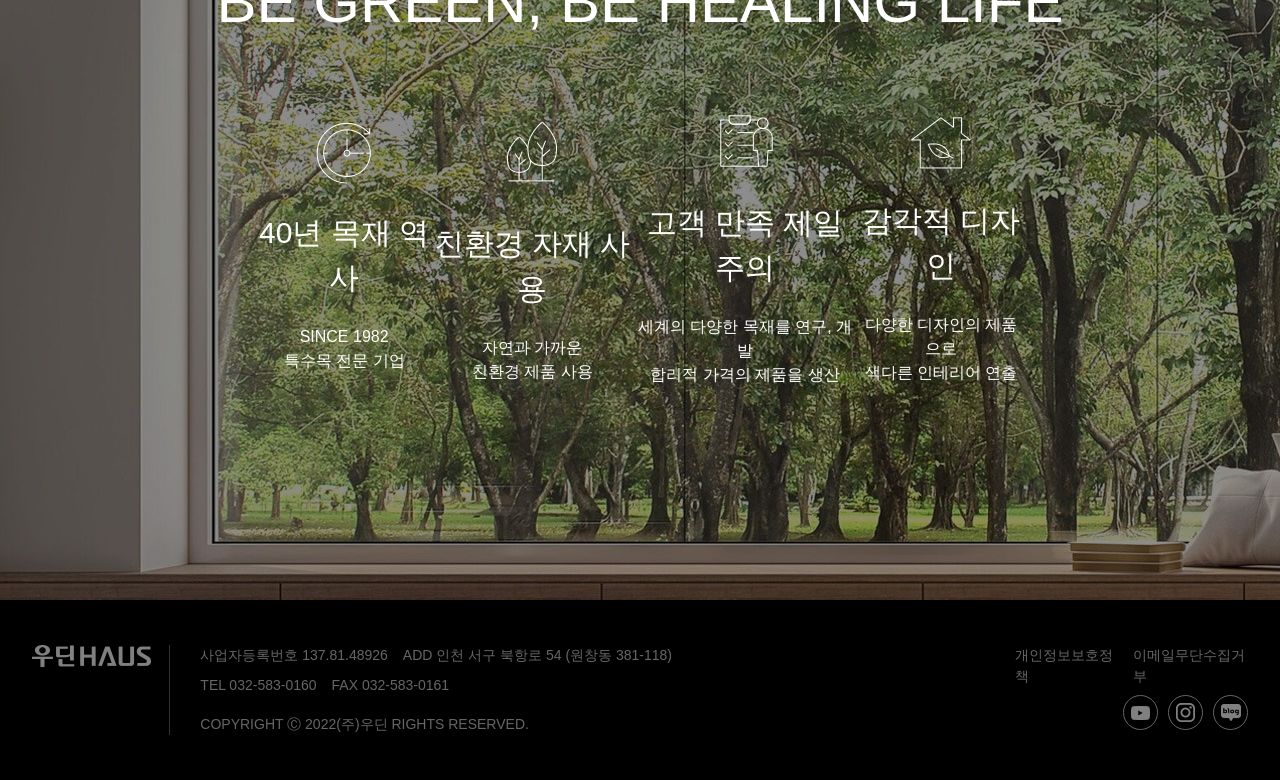
==== commit ef10513c: "Add files via upload" ====
--- a/index.html
+++ b/index.html
@@ -125,21 +125,21 @@
             <li><a>대리점안내</a></li>
         </ul>
     </div>
-    <div class="home scroll">
+    <div class="home scroll move">
         <div class="homeimg">
-            <p class="scroll">CREATING HEALING SPACE IS<br>
+            <p class="move">CREATING HEALING SPACE IS<br>
             WOODIN HAUS’S TOP PRIORITY.</p>
         </div>
     </div>
     <div class="home2 scroll">
         <div class="home2text">
-            <p class="scroll">BEST PRODUCT</p>
-            <h2>ECO-FRIENDLY AND<br>
+            <p class="move">BEST PRODUCT</p>
+            <h2 class="move">ECO-FRIENDLY AND<br>
                 HIGH-QUALITY<br>
                 PRODUCTS
             </h2>
             <hr>
-            <p>우딘 HAUS는 건강한 공간을 위한<br>
+            <p class="move">우딘 HAUS는 건강한 공간을 위한<br>
                 최선의 선택을 합니다.</p>
         </div>
         <div class="home2img">
@@ -228,6 +228,36 @@
         </div>
     </div>
     <div class="cur"></div>
+    <div class="home6 scroll">
+        <p>BRAND</p>
+        <h1>Be Green, Be Healing Life</h1>
+        <div class="home6imgs">
+            <div>
+                <img src="./img/imgi_10_default.png" alt="home6_1"/>
+                <h2>40년 목재 역사</h2>
+                <p>Since 1982<br>
+                    특수목 전문 기업</p>
+            </div>
+            <div>
+                <img src="./img/imgi_11_default.png" alt="home6_2"/>
+                <h2>친환경 자재 사용</h2>
+                <p>자연과 가까운<br>
+                    친환경 제품 사용</p>
+            </div>
+            <div>
+                <img src="./img/imgi_12_default.png" alt="home6_3"/>
+                <h2>고객 만족 제일주의</h2>
+                <p>세계의 다양한 목재를 연구, 개발<br>
+                    합리적 가격의 제품을 생산</p>
+            </div>
+            <div>
+                <img src="./img/imgi_13_default.png" alt="home6_4"/>
+                <h2>감각적 디자인</h2>
+                <p>다양한 디자인의 제품으로<br>
+                    색다른 인테리어 연출</p>
+            </div>
+        </div>
+    </div>
     <footer>
         <nav>
             <ul>
--- a/css/index.css
+++ b/css/index.css
@@ -82,6 +82,12 @@
     font-family: "Elms Sans", sans-serif;
     font-weight: lighter;
     line-height: 65px;
+    transform: translateY(20px);
+    transition: all 1s;
+}
+.home2text h2.on{
+    color: black;
+    transform: translateY(0);
 }
 .home2text hr{
     width: 80px;
@@ -213,7 +219,7 @@
     background-color: #101010;
     color: white;
     display: flex;
-    align-items: flex-end;
+    align-items: center;
 }
 .home4box{
     width: 35%;
@@ -233,7 +239,7 @@
     font-weight: 500;
 }
 .home4box h1{
-    font-size: 48px;
+    font-size: 60px;
     font-weight: 100;
 }
 .home4box hr{
@@ -307,3 +313,44 @@
     transition: all 0.1s;
     display: none;
 }
+.home6{
+    width: 100%;
+    height: 100vh;
+    display: flex;
+    justify-content: center;
+    align-items: center;
+    color: white;
+    background-color: #ededed;
+    background-image: url("./img/imgi_43_brand_bg.jpg");
+    transition: all 1s;
+    margin: 0 auto;
+    flex-direction: column;
+    font-family: "Elms Sans", sans-serif;
+    text-transform: uppercase;
+    gap: 40px;
+}
+.home6 h1{
+    font-size: 60px;
+    font-weight: 100;
+}
+.home6imgs{
+    width: 60%;
+    height: 300px;
+    display: flex;
+    justify-content: space-between;
+    align-items: center;
+    margin: 10px 0;
+    text-align: center;
+}
+.home6imgs div{
+    display: flex;
+    justify-content: center;
+    align-items: center;
+    flex-direction: column;
+    gap: 25px;
+    font-weight: 300;
+}
+.home6imgs div h2{
+    font-size: 30px;
+    font-weight: 300;
+}
